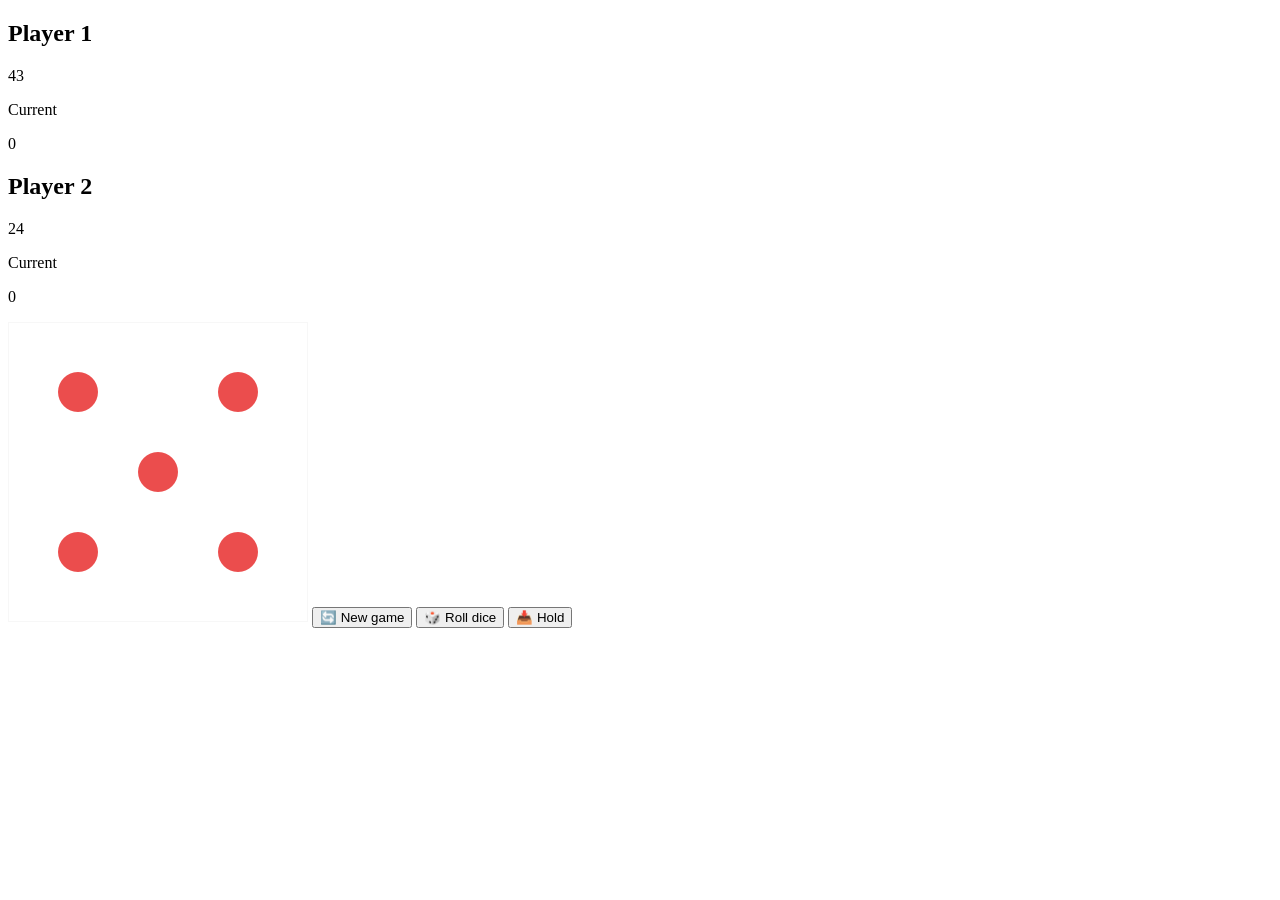
==== complete-javascript-course-master/07-Pig-Game/starter/index.html @ 2d8a44e5 "first commit" ====
<!DOCTYPE html>
<html lang="en">
  <head>
    <meta charset="UTF-8" />
    <meta name="viewport" content="width=device-width, initial-scale=1.0" />
    <meta http-equiv="X-UA-Compatible" content="ie=edge" />
    <link rel="stylesheet" href="style.css" />
    <title>Pig Game</title>
  </head>
  <body>
    <main>
      <section class="player player--0 player--active">
        <h2 class="name" id="name--0">Player 1</h2>
        <p class="score" id="score--0">43</p>
        <div class="current">
          <p class="current-label">Current</p>
          <p class="current-score" id="current--0">0</p>
        </div>
      </section>
      <section class="player player--1">
        <h2 class="name" id="name--1">Player 2</h2>
        <p class="score" id="score--1">24</p>
        <div class="current">
          <p class="current-label">Current</p>
          <p class="current-score" id="current--1">0</p>
        </div>
      </section>

      <img src="dice-5.png" alt="Playing dice" class="dice" />
      <button class="btn btn--new">🔄 New game</button>
      <button class="btn btn--roll">🎲 Roll dice</button>
      <button class="btn btn--hold">📥 Hold</button>
    </main>
    <script src="script.js"></script>
  </body>
</html>
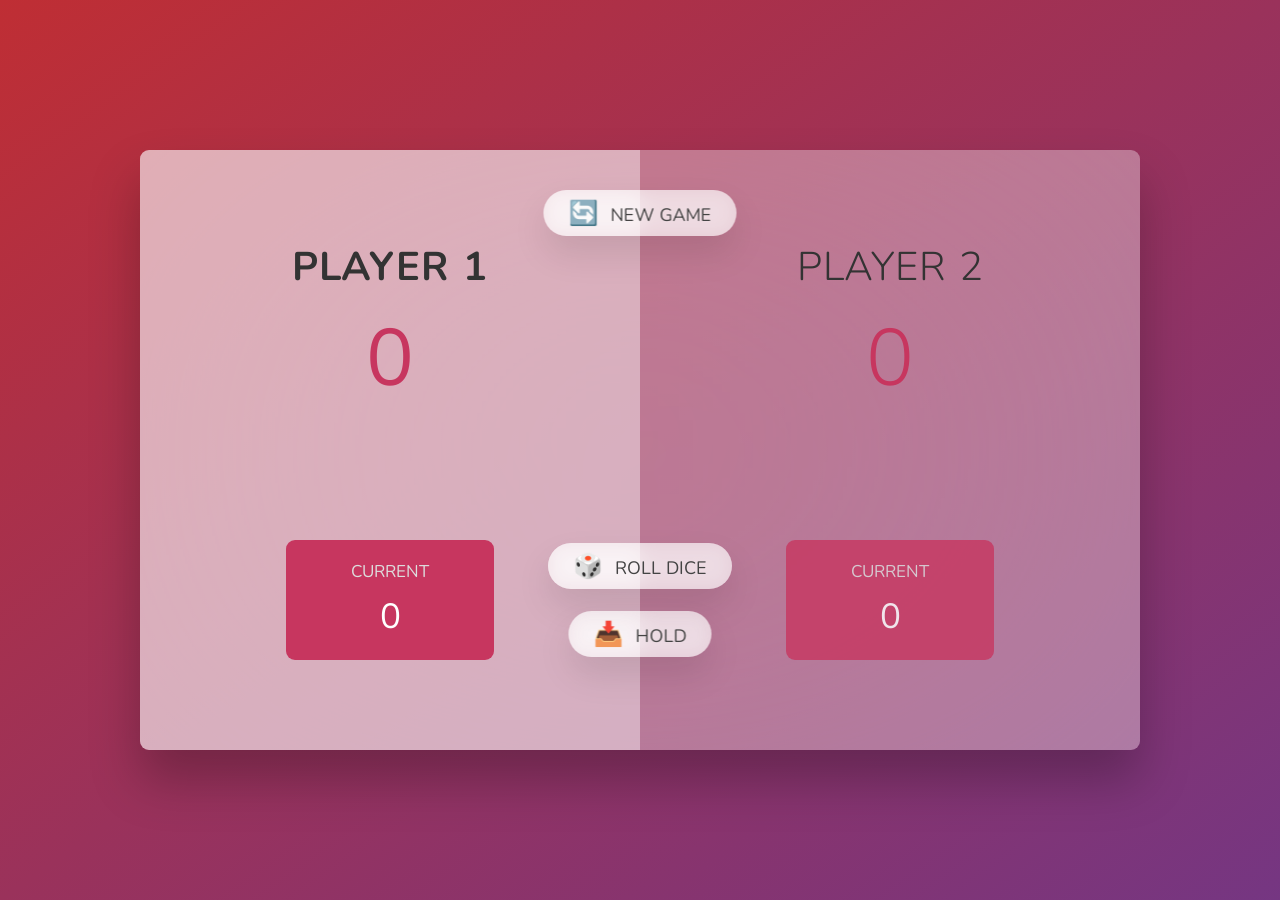
==== commit 5f4e71b3: "Pig-game--finished" ====
--- a/complete-javascript-course-master/07-Pig-Game/starter/index.html
+++ b/complete-javascript-course-master/07-Pig-Game/starter/index.html
@@ -1,4 +1,4 @@
-<!DOCTYPE html>
+<!doctype html>
 <html lang="en">
   <head>
     <meta charset="UTF-8" />
--- a/complete-javascript-course-master/07-Pig-Game/starter/style.css
+++ b/complete-javascript-course-master/07-Pig-Game/starter/style.css
@@ -0,0 +1,171 @@
+@import url('https://fonts.googleapis.com/css2?family=Nunito&display=swap');
+
+* {
+  margin: 0;
+  padding: 0;
+  box-sizing: inherit;
+}
+
+html {
+  font-size: 62.5%;
+  box-sizing: border-box;
+}
+
+body {
+  font-family: 'Nunito', sans-serif;
+  font-weight: 400;
+  height: 100vh;
+  color: #333;
+  background-image: linear-gradient(to top left, #753682 0%, #bf2e34 100%);
+  display: flex;
+  align-items: center;
+  justify-content: center;
+}
+
+/* LAYOUT */
+main {
+  position: relative;
+  width: 100rem;
+  height: 60rem;
+  background-color: rgba(255, 255, 255, 0.35);
+  backdrop-filter: blur(200px);
+  filter: blur();
+  box-shadow: 0 3rem 5rem rgba(0, 0, 0, 0.25);
+  border-radius: 9px;
+  overflow: hidden;
+  display: flex;
+}
+
+.player {
+  flex: 50%;
+  padding: 9rem;
+  display: flex;
+  flex-direction: column;
+  align-items: center;
+  transition: all 0.75s;
+}
+
+/* ELEMENTS */
+.name {
+  position: relative;
+  font-size: 4rem;
+  text-transform: uppercase;
+  letter-spacing: 1px;
+  word-spacing: 2px;
+  font-weight: 300;
+  margin-bottom: 1rem;
+}
+
+.score {
+  font-size: 8rem;
+  font-weight: 300;
+  color: #c7365f;
+  margin-bottom: auto;
+}
+
+.player--active {
+  background-color: rgba(255, 255, 255, 0.4);
+}
+.player--active .name {
+  font-weight: 700;
+}
+.player--active .score {
+  font-weight: 400;
+}
+
+.player--active .current {
+  opacity: 1;
+}
+
+.current {
+  background-color: #c7365f;
+  opacity: 0.8;
+  border-radius: 9px;
+  color: #fff;
+  width: 65%;
+  padding: 2rem;
+  text-align: center;
+  transition: all 0.75s;
+}
+
+.current-label {
+  text-transform: uppercase;
+  margin-bottom: 1rem;
+  font-size: 1.7rem;
+  color: #ddd;
+}
+
+.current-score {
+  font-size: 3.5rem;
+}
+
+/* ABSOLUTE POSITIONED ELEMENTS */
+.btn {
+  position: absolute;
+  left: 50%;
+  transform: translateX(-50%);
+  color: #444;
+  background: none;
+  border: none;
+  font-family: inherit;
+  font-size: 1.8rem;
+  text-transform: uppercase;
+  cursor: pointer;
+  font-weight: 400;
+  transition: all 0.2s;
+
+  background-color: white;
+  background-color: rgba(255, 255, 255, 0.6);
+  backdrop-filter: blur(10px);
+
+  padding: 0.7rem 2.5rem;
+  border-radius: 50rem;
+  box-shadow: 0 1.75rem 3.5rem rgba(0, 0, 0, 0.1);
+}
+
+.btn::first-letter {
+  font-size: 2.4rem;
+  display: inline-block;
+  margin-right: 0.7rem;
+}
+
+.btn--new {
+  top: 4rem;
+}
+.btn--roll {
+  top: 39.3rem;
+}
+.btn--hold {
+  top: 46.1rem;
+}
+
+.btn:active {
+  transform: translate(-50%, 3px);
+  box-shadow: 0 1rem 2rem rgba(0, 0, 0, 0.15);
+}
+
+.btn:focus {
+  outline: none;
+}
+
+.dice {
+  position: absolute;
+  left: 50%;
+  top: 16.5rem;
+  transform: translateX(-50%);
+  height: 10rem;
+  box-shadow: 0 2rem 5rem rgba(0, 0, 0, 0.2);
+}
+
+.hidden {
+  display: none;
+}
+
+.player--winner {
+  background-color: #2f2f2f;
+}
+
+.player--winner .name {
+  font-weight: 700;
+  color: #c7365f;
+}
